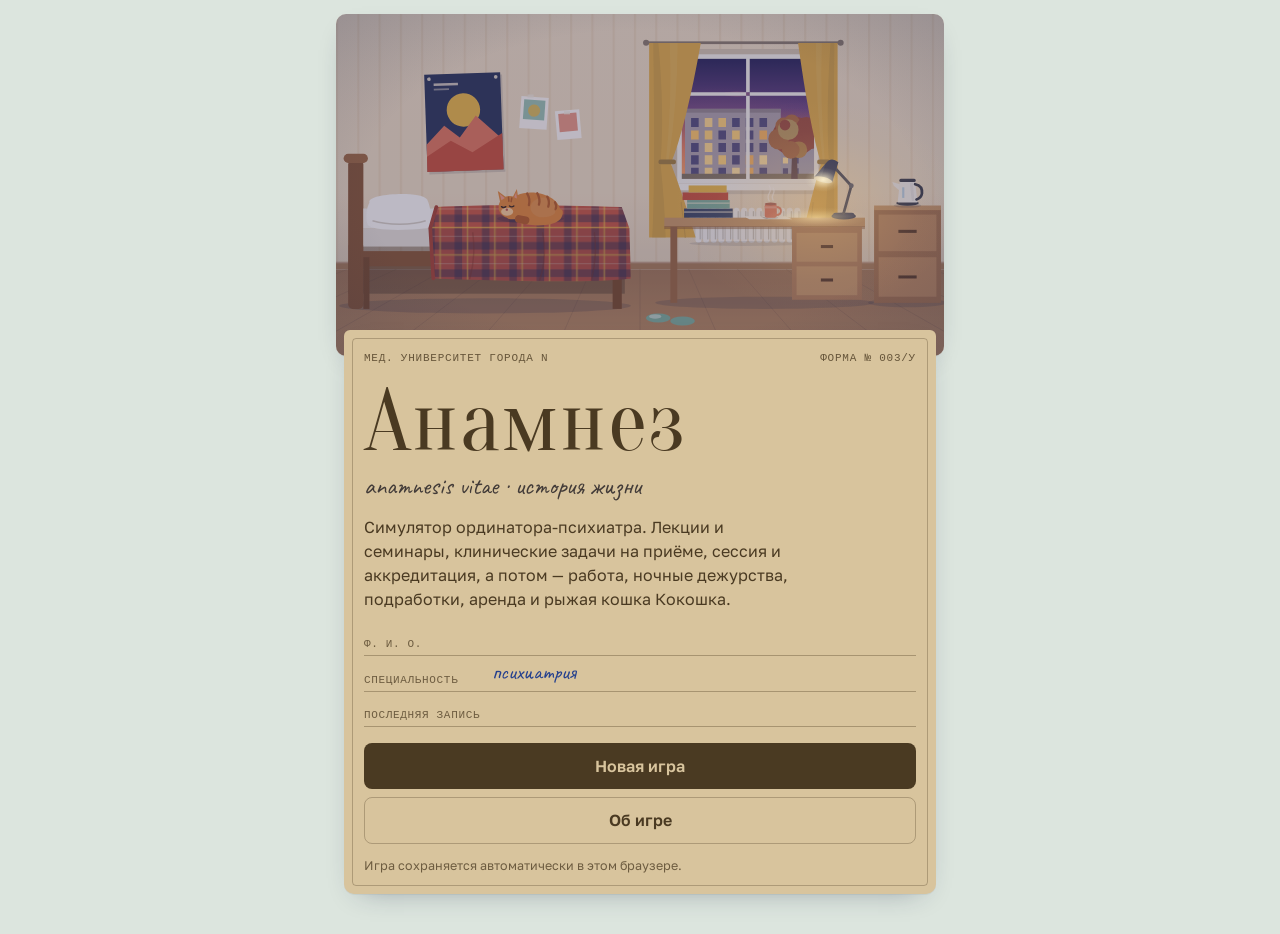
==== index.html @ 41188c47 "Набор помощников для дополнительных файлов сцен Co-Authored-By: Claude Opus 5.5 <noreply@anthropic.c" ====
<!doctype html>
<html lang="ru">
<head>
<meta charset="utf-8">
<meta name="viewport" content="width=device-width,initial-scale=1,viewport-fit=cover">
<title>Анамнез</title>
<meta name="claude:viewport-fit-sides" content="cover">
<meta name="description" content="Текстовая RPG о жизни ординатора-психиатра: лекции, клинические задачи, сессия, работа и подработки.">
<link rel="preconnect" href="https://fonts.googleapis.com">
<link rel="preconnect" href="https://fonts.gstatic.com" crossorigin>
<link rel="stylesheet" href="https://fonts.googleapis.com/css2?family=Caveat:wght@500;700&family=Golos+Text:wght@400;500;600;700&family=Oranienbaum&family=PT+Mono&display=swap">
<link rel="stylesheet" href="css/style.css">
</head>
<body>
<div id="app"><p style="padding:24px;font-family:sans-serif">Загрузка «Анамнеза»…</p></div>
<noscript><p style="padding:24px">Для игры нужен JavaScript.</p></noscript>
<!-- build:scripts -->
<script src="js/core/util.js"></script>
<script src="js/core/calendar.js"></script>
<script src="js/core/storage.js"></script>
<script src="js/data/world.js"></script>
<script src="js/data/glossary.js"></script>
<script src="js/data/schedule.js"></script>
<script src="js/data/lectures-1.js"></script>
<script src="js/data/lectures-2.js"></script>
<script src="js/data/cases-0.js"></script>
<script src="js/data/cases-1.js"></script>
<script src="js/data/cases-2.js"></script>
<script src="js/data/cases-3.js"></script>
<script src="js/data/cases-4.js"></script>
<script src="js/data/minis-1.js"></script>
<script src="js/data/minis-2.js"></script>
<script src="js/data/commission.js"></script>
<script src="js/data/endings.js"></script>
<script src="js/data/extra-test.js"></script>
<script src="js/game/engine.js"></script>
<script src="js/game/actions.js"></script>
<script src="js/game/activities.js"></script>
<script src="js/data/stories.js"></script>
<script src="js/data/events.js"></script>
<script src="js/art/scenes.js"></script>
<script src="js/art/scenes-a.js"></script>
<script src="js/art/scenes-b.js"></script>
<script src="js/art/scenes-c.js"></script>
<script src="js/art/portraits.js"></script>
<script src="js/art/icons.js"></script>
<script src="js/ui/core.js"></script>
<script src="js/ui/screens.js"></script>
<script src="js/ui/activity.js"></script>
<script src="js/main.js"></script>
<!-- /build:scripts -->
</body>
</html>
---- css/style.css ----
/* Layout: одна колонка-планшет: шапка-показатели, «фото» сцены, запись в карте, строки выбора — как графы медицинского бланка */
:root {
  --bg: #dce5de;
  --paper: #f8f9f4;
  --paper-2: #eef2ec;
  --ink: #1e2944;
  --ink-2: #4a5872;
  --ink-3: #7b879a;
  --rule: #c6d2cb;
  --pen: #24408e;
  --stamp: #5b3fa8;
  --alarm: #bd3a2c;
  --ok: #2b7a4b;
  --warn: #9a6410;
  --lamp: #d7951c;
  --wall: #8db7a5;
  --kraft: #d8c49d;
  --kraft-ink: #4a3a22;
  --hl: rgba(215, 149, 28, 0.16);
  --shadow: 0 1px 0 rgba(30, 41, 68, 0.05), 0 10px 28px -16px rgba(30, 41, 68, 0.45);
  --f-display: 'Oranienbaum', 'PT Serif', Georgia, 'Times New Roman', serif;
  --f-text: 'Golos Text', 'PT Sans', 'Segoe UI', Roboto, system-ui, sans-serif;
  --f-mono: 'PT Mono', 'Courier New', ui-monospace, monospace;
  --f-hand: 'Caveat', 'Segoe Print', 'Bradley Hand', cursive;
  --r: 10px;
}
@media (prefers-color-scheme: dark) {
  :root:not([data-theme='light']) {
    --bg: #0d1513;
    --paper: #16201d;
    --paper-2: #1c2825;
    --ink: #e2e9e3;
    --ink-2: #a8b8b1;
    --ink-3: #7a8b85;
    --rule: #2c3c37;
    --pen: #9db6ff;
    --stamp: #ab98f6;
    --alarm: #ff7466;
    --ok: #63c98f;
    --warn: #e7a84c;
    --lamp: #f2c14e;
    --wall: #4e7f6e;
    --kraft: #3a3124;
    --kraft-ink: #ecdcb8;
    --hl: rgba(242, 193, 78, 0.14);
    --shadow: 0 1px 0 rgba(0, 0, 0, 0.3), 0 12px 30px -16px rgba(0, 0, 0, 0.8);
    color-scheme: dark;
  }
}
:root[data-theme='dark'] {
  --bg: #0d1513;
  --paper: #16201d;
  --paper-2: #1c2825;
  --ink: #e2e9e3;
  --ink-2: #a8b8b1;
  --ink-3: #7a8b85;
  --rule: #2c3c37;
  --pen: #9db6ff;
  --stamp: #ab98f6;
  --alarm: #ff7466;
  --ok: #63c98f;
  --warn: #e7a84c;
  --lamp: #f2c14e;
  --wall: #4e7f6e;
  --kraft: #3a3124;
  --kraft-ink: #ecdcb8;
  --hl: rgba(242, 193, 78, 0.14);
  --shadow: 0 1px 0 rgba(0, 0, 0, 0.3), 0 12px 30px -16px rgba(0, 0, 0, 0.8);
  color-scheme: dark;
}

*,
*::before,
*::after {
  box-sizing: border-box;
}
html,
body {
  min-height: 100%;
}
body {
  margin: 0;
  background: var(--bg);
  color: var(--ink);
  font-family: var(--f-text);
  font-size: 16px;
  line-height: 1.55;
  -webkit-font-smoothing: antialiased;
  text-rendering: optimizeLegibility;
}
body.big-text {
  font-size: 18px;
}
body::before {
  content: '';
  position: fixed;
  inset: 0 0 auto;
  height: env(safe-area-inset-top, 0px);
  z-index: 40;
  background: var(--paper);
}
button {
  font: inherit;
  color: inherit;
}
input,
textarea {
  font: inherit;
  color: var(--ink);
  background: var(--paper);
  border: 1px solid var(--rule);
  border-radius: 8px;
  padding: 10px 12px;
  width: 100%;
}
input:focus-visible,
textarea:focus-visible,
button:focus-visible,
summary:focus-visible {
  outline: 2px solid var(--stamp);
  outline-offset: 2px;
}
a {
  color: var(--pen);
}
.ico {
  width: 22px;
  height: 22px;
  flex: none;
}
.wrap {
  max-width: 640px;
  margin: 0 auto;
  padding-left: max(16px, env(safe-area-inset-left, 0px));
  padding-right: max(16px, env(safe-area-inset-right, 0px));
}
main.wrap {
  padding-block: 12px calc(96px + env(safe-area-inset-bottom, 0px));
}
.dim {
  color: var(--ink-3);
}
.small {
  font-size: 0.86em;
}
.mono {
  font-family: var(--f-mono);
}
.hand {
  font-family: var(--f-hand);
  color: var(--pen);
  font-size: 1.35em;
  line-height: 1.1;
}
.eyebrow {
  display: block;
  font-family: var(--f-mono);
  font-size: 11.5px;
  letter-spacing: 0.08em;
  text-transform: uppercase;
  color: var(--ink-3);
}
.display {
  font-family: var(--f-display);
  font-weight: 400;
  font-size: clamp(30px, 8vw, 40px);
  line-height: 1.05;
  letter-spacing: 0.01em;
  margin: 0.1em 0 0.25em;
  text-wrap: balance;
}
.page-h {
  margin-top: 8px;
}
.h2 {
  font-family: var(--f-mono);
  font-size: 13px;
  font-weight: 400;
  letter-spacing: 0.08em;
  text-transform: uppercase;
  color: var(--ink-2);
  margin: 0 0 10px;
}

/* ---------- Шапка ---------- */
.hud {
  position: sticky;
  top: env(safe-area-inset-top, 0px);
  z-index: 30;
  background: var(--paper);
  border-bottom: 1px solid var(--rule);
}
.hud .wrap {
  padding-block: 8px 9px;
  display: grid;
  gap: 6px;
}
.hud-top {
  display: flex;
  align-items: baseline;
  gap: 10px;
  font-family: var(--f-mono);
  font-size: 13.5px;
  white-space: nowrap;
}
.hud-date {
  color: var(--ink);
}
.hud-slot {
  color: var(--ink-2);
}
.hud-money {
  margin-left: auto;
  font-size: 15px;
  font-variant-numeric: tabular-nums;
  color: var(--ink);
}
.hud-money.neg {
  color: var(--alarm);
}
.bars {
  display: grid;
  grid-template-columns: repeat(3, minmax(0, 1fr));
  gap: 12px;
}
.bar-head {
  display: flex;
  justify-content: space-between;
  font-size: 10.5px;
  letter-spacing: 0.07em;
  text-transform: uppercase;
  color: var(--ink-3);
  font-family: var(--f-mono);
}
.bar-head b {
  font-weight: 400;
  color: var(--ink-2);
  font-variant-numeric: tabular-nums;
}
.bar-track {
  height: 5px;
  border-radius: 3px;
  background: var(--paper-2);
  box-shadow: inset 0 0 0 1px var(--rule);
  overflow: hidden;
  margin-top: 2px;
}
.bar-fill {
  height: 100%;
  border-radius: 3px;
  background: var(--lamp);
  transition: width 0.45s ease;
}
.bar.stress .bar-fill {
  background: var(--stamp);
}
.bar.health .bar-fill {
  background: var(--ok);
}
.bar.low .bar-fill {
  background: var(--alarm);
}
.bar.low .bar-head b {
  color: var(--alarm);
}
.hud-badges {
  display: flex;
  gap: 6px;
  flex-wrap: wrap;
}
.badge {
  font-family: var(--f-mono);
  font-size: 11px;
  text-transform: uppercase;
  letter-spacing: 0.06em;
  border: 1px solid var(--rule);
  border-radius: 3px;
  padding: 0 6px;
  color: var(--ink-2);
}
.badge.alarm {
  color: var(--alarm);
  border-color: currentColor;
}
.badge.warn {
  color: var(--warn);
  border-color: currentColor;
}

/* ---------- Нижнее меню ---------- */
.tabbar {
  position: fixed;
  left: 0;
  right: 0;
  bottom: 0;
  z-index: 30;
  background: var(--paper);
  border-top: 1px solid var(--rule);
  padding-bottom: env(safe-area-inset-bottom, 0px);
}
.tabbar .wrap {
  display: grid;
  grid-template-columns: repeat(4, minmax(0, 1fr));
}
.tabbar button {
  background: none;
  border: 0;
  padding: 8px 0 9px;
  display: grid;
  justify-items: center;
  gap: 2px;
  font-size: 11.5px;
  color: var(--ink-3);
  cursor: pointer;
}
.tabbar button[aria-current='page'] {
  color: var(--ink);
}
.tabbar button[aria-current='page'] .ico {
  color: var(--stamp);
}

/* ---------- Сцена ---------- */
.scene {
  position: relative;
  margin: 0;
  border-radius: var(--r);
  overflow: hidden;
  aspect-ratio: 16 / 9;
  max-width: 100%;
  background: var(--paper-2);
  box-shadow: var(--shadow);
}
.scene svg {
  display: block;
  width: 100%;
  height: 100%;
}
.scene-tag {
  position: absolute;
  left: 10px;
  bottom: 10px;
  max-width: calc(100% - 20px);
  font-family: var(--f-mono);
  font-size: 11px;
  letter-spacing: 0.08em;
  text-transform: uppercase;
  background: var(--paper);
  color: var(--ink);
  padding: 3px 8px;
  border-radius: 3px;
  box-shadow: 0 1px 3px rgba(0, 0, 0, 0.25);
  white-space: nowrap;
  overflow: hidden;
  text-overflow: ellipsis;
}

/* ---------- Текст повествования ---------- */
.story {
  margin-top: 16px;
  font-size: 1.03em;
  line-height: 1.62;
}
.story p {
  margin: 0 0 0.75em;
}
.story ul,
.prose ul {
  margin: 0 0 0.8em;
  padding-left: 1.2em;
}
.story li,
.prose li {
  margin: 0.2em 0;
}
.story strong {
  font-weight: 600;
}
.prose p {
  margin: 0 0 0.8em;
}
.delta {
  display: flex;
  flex-wrap: wrap;
  gap: 6px;
  margin-top: 6px;
}
.chip {
  display: inline-block;
  font-family: var(--f-mono);
  font-size: 12px;
  line-height: 1.5;
  padding: 1px 7px;
  border-radius: 3px;
  background: var(--paper-2);
  color: var(--ink-2);
  border: 1px solid var(--rule);
  white-space: nowrap;
}
.chip.pos {
  color: var(--ok);
}
.chip.neg {
  color: var(--alarm);
}
.chip.warn {
  color: var(--warn);
  border-color: currentColor;
}
.chip.off {
  color: var(--ink-3);
  white-space: normal;
}
.earlier {
  margin-top: 6px;
  border-top: 1px dashed var(--rule);
  padding-top: 8px;
  font-size: 0.92em;
  color: var(--ink-2);
}
.earlier summary {
  cursor: pointer;
  font-family: var(--f-mono);
  font-size: 12px;
  text-transform: uppercase;
  letter-spacing: 0.06em;
  color: var(--ink-3);
}
.earlier-item {
  margin-top: 10px;
}
.earlier-item p {
  margin: 0 0 0.4em;
}
.note {
  font-size: 0.93em;
  color: var(--ink-2);
  border-left: 3px solid var(--rule);
  padding: 4px 0 4px 10px;
  margin: 10px 0;
}
.note.warn {
  border-color: var(--warn);
  color: var(--warn);
}
.note.bad {
  border-color: var(--alarm);
  color: var(--alarm);
}
.empty {
  color: var(--ink-3);
  padding: 14px;
  margin: 0;
}

/* ---------- Места и действия (папка с вкладками) ---------- */
.tabs {
  display: flex;
  gap: 3px;
  margin-top: 20px;
  padding-left: 4px;
  overflow-x: auto;
  scrollbar-width: none;
}
.tabs::-webkit-scrollbar {
  display: none;
}
.tab {
  flex: 1 0 auto;
  text-align: center;
  border: 1px solid var(--rule);
  border-bottom: 0;
  background: var(--paper-2);
  color: var(--ink-2);
  border-radius: 8px 8px 0 0;
  padding: 8px 9px 7px;
  font-size: 14px;
  cursor: pointer;
  position: relative;
  top: 1px;
}
.tab[aria-selected='true'] {
  background: var(--paper);
  color: var(--ink);
  font-weight: 600;
  z-index: 1;
}
.folder {
  background: var(--paper);
  border: 1px solid var(--rule);
  border-radius: 0 var(--r) var(--r) var(--r);
  box-shadow: var(--shadow);
  overflow: hidden;
}
.folder.pad {
  padding: 14px;
}
.act {
  display: grid;
  grid-template-columns: 20px minmax(0, 1fr) auto;
  gap: 2px 12px;
  align-items: start;
  width: 100%;
  text-align: left;
  background: none;
  border: 0;
  border-top: 1px solid var(--rule);
  padding: 13px 14px;
  cursor: pointer;
}
.act:first-child {
  border-top: 0;
}
.act:hover:not(.off) {
  background: var(--hl);
}
.act-box {
  width: 16px;
  height: 16px;
  border: 1.5px solid var(--ink-2);
  border-radius: 2px;
  margin-top: 3px;
}
.act.primary .act-box {
  background: var(--lamp);
  border-color: var(--lamp);
  box-shadow: inset 0 0 0 3px var(--paper);
}
.act-main {
  display: grid;
  gap: 2px;
  min-width: 0;
}
.act-title {
  font-weight: 600;
  line-height: 1.3;
}
.act-sub {
  color: var(--ink-2);
  font-size: 14px;
  line-height: 1.4;
}
.act-chips {
  display: flex;
  flex-wrap: wrap;
  gap: 5px;
  margin-top: 5px;
}
.act-when {
  font-family: var(--f-mono);
  font-size: 11.5px;
  color: var(--ink-3);
  margin-top: 3px;
  white-space: nowrap;
}
.act.off {
  cursor: default;
}
.act.off .act-title,
.act.off .act-sub {
  color: var(--ink-3);
}
.act.off .act-box {
  border-style: dashed;
  border-color: var(--ink-3);
}
.dream-line {
  margin-top: 18px;
  display: grid;
  gap: 5px;
  font-size: 13px;
}
.mini-track {
  height: 6px;
  border-radius: 3px;
  background: var(--paper-2);
  box-shadow: inset 0 0 0 1px var(--rule);
  overflow: hidden;
}
.mini-track > div {
  height: 100%;
  background: var(--stamp);
  border-radius: 3px;
}
.mini-track.big {
  height: 9px;
  margin: 8px 0 4px;
}

/* ---------- Кнопки ---------- */
.btn {
  display: inline-flex;
  align-items: center;
  justify-content: center;
  gap: 8px;
  min-height: 46px;
  padding: 10px 18px;
  border-radius: 8px;
  border: 1px solid var(--rule);
  background: var(--paper);
  color: var(--ink);
  font-weight: 600;
  cursor: pointer;
  text-align: center;
}
.btn:hover {
  border-color: var(--ink-3);
}
.btn.primary {
  background: var(--ink);
  border-color: var(--ink);
  color: var(--paper);
}
.btn.primary:hover {
  opacity: 0.92;
}
.btn.ghost {
  background: transparent;
}
.btn.danger {
  color: var(--alarm);
  border-color: currentColor;
}
.btn.wide {
  width: 100%;
}
.btn.small {
  min-height: 36px;
  padding: 6px 12px;
  font-size: 14px;
}
.btn[aria-disabled='true'] {
  opacity: 0.45;
  cursor: not-allowed;
}
.row-btns {
  display: flex;
  flex-wrap: wrap;
  gap: 8px;
  margin-top: 10px;
}
.row-btns.spread {
  justify-content: space-between;
}
.next-row {
  margin-top: 18px;
  display: flex;
}
.next-row.col {
  flex-direction: column;
  gap: 8px;
}
.link {
  background: none;
  border: 0;
  padding: 0;
  color: var(--pen);
  text-decoration: underline;
  cursor: pointer;
  font-size: 14px;
}

/* ---------- Варианты ответа ---------- */
.opts {
  display: grid;
  gap: 8px;
}
.opt {
  display: flex;
  align-items: flex-start;
  gap: 12px;
  width: 100%;
  text-align: left;
  background: var(--paper);
  border: 1px solid var(--rule);
  border-radius: 8px;
  padding: 11px 12px;
  cursor: pointer;
  line-height: 1.4;
}
.opt:hover:not([aria-disabled='true']) {
  border-color: var(--ink-3);
}
.opt-box {
  flex: none;
  width: 18px;
  height: 18px;
  border: 1.5px solid var(--ink-2);
  border-radius: 3px;
  margin-top: 1px;
  position: relative;
}
.opt-box.radio {
  border-radius: 50%;
}
.opt[aria-pressed='true'] {
  border-color: var(--stamp);
  box-shadow: inset 0 0 0 1px var(--stamp);
  background: var(--hl);
}
.opt[aria-pressed='true'] .opt-box {
  border-color: var(--stamp);
  background: var(--stamp);
  box-shadow: inset 0 0 0 3px var(--paper);
}
.opt-main {
  display: grid;
  gap: 3px;
  min-width: 0;
}
.opt-sub {
  color: var(--ink-2);
  font-size: 0.9em;
}
.opt.correct {
  border-color: var(--ok);
  box-shadow: inset 3px 0 0 var(--ok);
}
.opt.correct .opt-box {
  border-color: var(--ok);
  background: var(--ok);
}
.opt.wrong {
  border-color: var(--alarm);
  box-shadow: inset 3px 0 0 var(--alarm);
}
.opt.wrong .opt-box {
  border-color: var(--alarm);
}
.opt.dim {
  opacity: 0.55;
}
.opt[aria-disabled='true'] {
  cursor: default;
}
.opt.hinted {
  border-style: dashed;
  border-color: var(--lamp);
}
.opt.struck .opt-t {
  text-decoration: line-through;
  text-decoration-color: var(--ink-3);
  color: var(--ink-3);
}
.hint-tag {
  font-family: var(--f-hand);
  font-size: 1.12em;
  color: var(--warn);
  line-height: 1.1;
}
.hint-tag.warn {
  color: var(--alarm);
}
.opt-wrap {
  display: flex;
  gap: 6px;
  align-items: stretch;
}
.opt-wrap .opt {
  flex: 1;
}
.info-btn {
  flex: none;
  width: 42px;
  border: 1px solid var(--rule);
  border-radius: 8px;
  background: var(--paper-2);
  color: var(--ink-2);
  display: grid;
  place-items: center;
  cursor: pointer;
}
.info-btn[aria-expanded='true'] {
  color: var(--stamp);
  border-color: var(--stamp);
}
.choices {
  display: grid;
  gap: 8px;
  margin-top: 6px;
}
.feedback {
  margin-top: 12px;
  padding: 10px 12px;
  border-radius: 8px;
  background: var(--paper-2);
  border-left: 3px solid var(--rule);
  font-size: 0.95em;
}
.feedback.ok {
  border-color: var(--ok);
}
.feedback.bad {
  border-color: var(--alarm);
}
.outcome {
  margin-top: 6px;
  padding: 14px;
  background: var(--paper);
  border: 1px solid var(--rule);
  border-radius: var(--r);
}
.outcome p {
  margin: 0 0 0.7em;
}
.chosen {
  margin: 0 0 6px;
}

/* ---------- Оверлеи ---------- */
.sheet-back {
  position: fixed;
  inset: 0;
  z-index: 50;
  background: rgba(10, 16, 20, 0.45);
}
.sheet {
  position: fixed;
  z-index: 51;
  left: 50%;
  transform: translateX(-50%);
  bottom: 0;
  width: min(640px, 100%);
  max-height: 82vh;
  overflow-y: auto;
  background: var(--paper);
  border-radius: 14px 14px 0 0;
  box-shadow: 0 -10px 40px rgba(0, 0, 0, 0.3);
  padding: 14px max(16px, env(safe-area-inset-left, 0px)) calc(16px + env(safe-area-inset-bottom, 0px)) max(16px, env(safe-area-inset-right, 0px));
}
.sheet-head {
  display: flex;
  align-items: center;
  justify-content: space-between;
  gap: 10px;
  margin-bottom: 10px;
}
.sheet .x {
  background: none;
  border: 0;
  cursor: pointer;
  color: var(--ink-2);
  padding: 6px;
}
.sheet-list {
  display: grid;
  gap: 8px;
}
.sheet.confirm p {
  color: var(--ink-2);
}
.toast {
  position: fixed;
  z-index: 60;
  left: 50%;
  transform: translateX(-50%);
  bottom: calc(80px + env(safe-area-inset-bottom, 0px));
  width: min(560px, calc(100% - 32px));
  background: var(--ink);
  color: var(--paper);
  padding: 10px 14px;
  border-radius: 8px;
  box-shadow: 0 8px 24px rgba(0, 0, 0, 0.3);
  font-size: 14.5px;
  animation: toast 0.25s ease both;
}
@keyframes toast {
  from {
    opacity: 0;
    transform: translate(-50%, 8px);
  }
}

/* ---------- Титул ---------- */
.title-screen .wrap {
  padding-block: 14px 40px;
}
.cover-art {
  aspect-ratio: 16 / 10;
}
.cover {
  position: relative;
  margin-top: -26px;
  margin-inline: 8px;
  background: var(--kraft);
  color: var(--kraft-ink);
  border-radius: 6px 6px 10px 10px;
  padding: 20px 20px 18px;
  box-shadow: var(--shadow);
}
.cover::before {
  content: '';
  position: absolute;
  inset: 8px;
  border: 1px solid color-mix(in srgb, var(--kraft-ink) 30%, transparent);
  border-radius: 4px;
  pointer-events: none;
}
.cover-top {
  display: flex;
  justify-content: space-between;
  gap: 10px;
  flex-wrap: wrap;
  font-family: var(--f-mono);
  font-size: 11px;
  letter-spacing: 0.07em;
  text-transform: uppercase;
  opacity: 0.8;
}
.cover-title {
  font-family: var(--f-display);
  font-weight: 400;
  font-size: clamp(56px, 17vw, 88px);
  line-height: 0.95;
  letter-spacing: 0.02em;
  margin: 14px 0 0;
}
.cover-latin {
  font-family: var(--f-hand);
  font-size: 25px;
  margin: 2px 0 10px;
  color: color-mix(in srgb, var(--kraft-ink) 80%, var(--pen));
}
.cover-pitch {
  margin: 0 0 14px;
  max-width: 44ch;
  line-height: 1.5;
}
.cover-fields {
  display: grid;
  gap: 4px;
  margin: 0 0 16px;
}
.cover-fields div {
  display: grid;
  grid-template-columns: 120px minmax(0, 1fr);
  align-items: end;
  gap: 8px;
  border-bottom: 1px solid color-mix(in srgb, var(--kraft-ink) 35%, transparent);
  padding-bottom: 2px;
}
.cover-fields dt {
  font-family: var(--f-mono);
  font-size: 11px;
  text-transform: uppercase;
  letter-spacing: 0.06em;
  opacity: 0.75;
}
.cover-fields dd {
  margin: 0;
  min-height: 1.3em;
}
.cover-btns {
  display: grid;
  gap: 8px;
}
.cover .btn {
  background: color-mix(in srgb, var(--kraft) 70%, #fff);
  border-color: color-mix(in srgb, var(--kraft-ink) 30%, transparent);
  color: var(--kraft-ink);
}
.cover .btn.primary {
  background: var(--kraft-ink);
  color: var(--kraft);
}
.cover .btn.ghost {
  background: transparent;
}
.cover-note {
  font-size: 12.5px;
  margin: 12px 0 0;
  opacity: 0.75;
}

/* ---------- Создание персонажа ---------- */
.create-head {
  margin: 8px 0 4px;
}
.create-portrait {
  width: 96px;
  margin: 4px 0 10px;
}
.create-portrait svg,
.id-photo svg,
.pt-photo svg,
.npc svg {
  display: block;
  width: 100%;
  height: auto;
  border-radius: 10px;
}
.field {
  display: grid;
  gap: 6px;
  margin: 16px 0 0;
}
.label {
  font-family: var(--f-mono);
  font-size: 12px;
  letter-spacing: 0.07em;
  text-transform: uppercase;
  color: var(--ink-2);
}
.seg {
  display: inline-flex;
  border: 1px solid var(--rule);
  border-radius: 8px;
  overflow: hidden;
  width: max-content;
}
.seg button {
  border: 0;
  background: var(--paper);
  padding: 9px 20px;
  cursor: pointer;
}
.seg button[aria-pressed='true'] {
  background: var(--ink);
  color: var(--paper);
}
.pick-grid {
  display: grid;
  grid-template-columns: repeat(auto-fit, minmax(240px, 1fr));
  gap: 8px;
}
.pick-card {
  display: grid;
  gap: 4px;
  text-align: left;
  background: var(--paper);
  border: 1px solid var(--rule);
  border-radius: var(--r);
  padding: 12px 14px;
  cursor: pointer;
}
.pick-card[aria-pressed='true'] {
  border-color: var(--stamp);
  box-shadow: inset 0 0 0 1px var(--stamp);
  background: var(--hl);
}
.pick-t {
  font-weight: 600;
}
.pick-d {
  color: var(--ink-2);
  font-size: 14px;
}
.pick-p {
  font-family: var(--f-hand);
  color: var(--pen);
  font-size: 18px;
  line-height: 1.15;
}
.create-btns {
  display: grid;
  gap: 8px;
  margin-top: 22px;
}

/* ---------- Карточки и таблицы ---------- */
.card {
  background: var(--paper);
  border: 1px solid var(--rule);
  border-radius: var(--r);
  padding: 14px;
  margin-top: 12px;
}
.stats {
  display: grid;
  grid-template-columns: repeat(auto-fit, minmax(150px, 1fr));
  gap: 10px 16px;
}
.stat {
  display: grid;
  gap: 1px;
  border-bottom: 1px dotted var(--rule);
  padding-bottom: 6px;
  min-width: 0;
}
.stat span {
  font-size: 12.5px;
  color: var(--ink-3);
}
.stat b {
  font-weight: 600;
  font-variant-numeric: tabular-nums;
  overflow-wrap: anywhere;
}
.id-card {
  display: grid;
  grid-template-columns: 96px minmax(0, 1fr);
  gap: 14px;
  align-items: center;
  margin-top: 6px;
}
.id-main .display {
  margin: 0;
}
.id-main p {
  margin: 2px 0 0;
}
.kbars {
  display: grid;
  gap: 10px;
}
.kbar-head {
  display: flex;
  justify-content: space-between;
  font-size: 14px;
}
.kbar-head b {
  font-variant-numeric: tabular-nums;
}
.kbar .mini-track > div {
  background: var(--wall);
}
.klvl {
  font-family: var(--f-hand);
  color: var(--warn);
  font-size: 16px;
}
.table-wrap {
  overflow-x: auto;
}
table {
  width: 100%;
  border-collapse: collapse;
  font-size: 14.5px;
}
th,
td {
  text-align: left;
  padding: 7px 6px;
  border-bottom: 1px solid var(--rule);
  vertical-align: bottom;
}
th {
  font-family: var(--f-mono);
  font-size: 11.5px;
  text-transform: uppercase;
  letter-spacing: 0.05em;
  color: var(--ink-3);
  font-weight: 400;
}
td.grade,
td.sign {
  font-size: 22px;
}
.achs {
  list-style: none;
  margin: 0;
  padding: 0;
  display: grid;
  grid-template-columns: repeat(auto-fit, minmax(180px, 1fr));
  gap: 8px;
}
.ach {
  display: grid;
  gap: 2px;
  padding: 10px;
  border: 1px dashed var(--rule);
  border-radius: 8px;
  color: var(--ink-3);
  font-size: 13.5px;
}
.ach b {
  font-weight: 600;
}
.ach.got {
  border-style: solid;
  border-color: var(--stamp);
  color: var(--ink);
}
.ach.got b {
  color: var(--stamp);
}

/* ---------- Справочник ---------- */
.note.locked {
  border: 0;
  padding: 10px 0;
  border-bottom: 1px solid var(--rule);
  margin: 0;
  color: var(--ink-3);
}
details.note {
  border: 0;
  border-bottom: 1px solid var(--rule);
  margin: 0;
  padding: 10px 0;
  color: var(--ink);
}
details.note summary {
  cursor: pointer;
  font-weight: 600;
}
.note-slide {
  margin: 12px 0 0 2px;
  font-size: 15px;
}
.note-slide h3 {
  margin: 0 0 4px;
  font-size: 15px;
}
.note-slide p {
  margin: 0 0 0.6em;
}
.gloss {
  margin: 12px 0 0;
  display: grid;
  gap: 12px;
}
.gloss dt {
  font-weight: 600;
}
.gloss dd {
  margin: 2px 0 0;
  color: var(--ink-2);
  font-size: 15px;
}
.pt-row {
  border-bottom: 1px solid var(--rule);
}
.pt-head {
  display: flex;
  justify-content: space-between;
  gap: 10px;
  align-items: center;
  width: 100%;
  text-align: left;
  background: none;
  border: 0;
  padding: 10px 0;
  cursor: pointer;
}
.score-pill {
  font-family: var(--f-mono);
  min-width: 42px;
  text-align: center;
  padding: 2px 6px;
  border-radius: 4px;
  border: 1.5px solid currentColor;
}
.score-pill.s5 {
  color: var(--ok);
}
.score-pill.s4 {
  color: var(--pen);
}
.score-pill.s3 {
  color: var(--warn);
}
.score-pill.s2 {
  color: var(--alarm);
}
.pt-body {
  padding: 0 0 12px;
  font-size: 15px;
}
.log-item {
  border-bottom: 1px solid var(--rule);
  padding: 10px 0;
}
.log-item p {
  margin: 4px 0;
}

/* ---------- Активности ---------- */
.story-npc {
  display: flex;
  margin-top: -36px;
  padding-left: 12px;
  position: relative;
}
.npc {
  display: flex;
  align-items: flex-end;
  gap: 10px;
}
.npc svg {
  width: 74px;
  border: 3px solid var(--paper);
  box-shadow: var(--shadow);
}
.npc-cap {
  display: grid;
  line-height: 1.25;
  padding-bottom: 4px;
}
.npc-cap span {
  font-size: 12.5px;
  color: var(--ink-3);
}
.npc.small svg {
  width: 52px;
}
.act-head {
  margin: 4px 0 12px;
}
.act-head .display {
  margin-bottom: 6px;
}
.lecturer {
  margin-top: 6px;
}
.slide {
  position: relative;
  margin-top: 14px;
  background: var(--paper);
  border: 1px solid var(--rule);
  border-radius: var(--r);
  padding: 18px 16px 14px;
  box-shadow: var(--shadow);
}
.slide h2 {
  font-size: 1.18em;
  margin: 0 0 8px;
  line-height: 1.3;
  padding-right: 52px;
}
.slide p {
  margin: 0 0 0.7em;
}
.slide ul {
  padding-left: 1.2em;
  margin: 0 0 0.7em;
}
.slide-n {
  position: absolute;
  right: 14px;
  top: 16px;
  font-size: 12px;
  color: var(--ink-3);
}
.dots {
  display: flex;
  justify-content: center;
  gap: 6px;
  margin: 12px 0 0;
}
.dot {
  width: 7px;
  height: 7px;
  border-radius: 50%;
  background: var(--rule);
}
.dot.past {
  background: var(--ink-3);
}
.dot.on {
  background: var(--stamp);
  width: 18px;
  border-radius: 4px;
}
.quiz {
  margin-top: 8px;
}
.q-text {
  font-size: 1.1em;
  line-height: 1.4;
  margin: 6px 0 14px;
}
.result-card {
  margin-top: 10px;
  background: var(--paper);
  border: 1px solid var(--rule);
  border-radius: var(--r);
  padding: 18px 16px;
  box-shadow: var(--shadow);
  text-align: left;
}
.stamp {
  display: inline-grid;
  justify-items: center;
  gap: 0;
  font-family: var(--f-mono);
  font-weight: 700;
  text-transform: uppercase;
  letter-spacing: 0.1em;
  color: var(--stamp);
  border: 3px double var(--stamp);
  border-radius: 8px;
  padding: 8px 16px;
  transform: rotate(-5deg);
  margin: 6px 0 14px;
  animation: stamp 0.45s cubic-bezier(0.2, 1.4, 0.4, 1) both;
}
.stamp b {
  font-size: 30px;
  line-height: 1;
}
.stamp span {
  font-size: 12px;
}
.stamp.bad {
  color: var(--alarm);
  border-color: var(--alarm);
}
.stamp {
  max-width: calc(100% - 24px);
}
.stamp.long b {
  font-size: clamp(15px, 5vw, 22px);
  letter-spacing: 0.04em;
  overflow-wrap: anywhere;
}
@keyframes stamp {
  from {
    transform: rotate(-5deg) scale(1.7);
    opacity: 0;
  }
  to {
    transform: rotate(-5deg) scale(1);
    opacity: 1;
  }
}
@media (prefers-reduced-motion: reduce) {
  .stamp,
  .toast {
    animation: none;
  }
  .bar-fill {
    transition: none;
  }
}
.parts {
  display: grid;
  gap: 8px;
}
.part {
  display: grid;
  grid-template-columns: 78px minmax(0, 1fr) 48px;
  align-items: center;
  gap: 10px;
  font-size: 14px;
}
.part b {
  text-align: right;
  font-family: var(--f-mono);
  font-weight: 400;
}
.good,
.notes {
  margin: 14px 0 0;
  padding-left: 1.1em;
  font-size: 15px;
}
.good li {
  color: var(--ok);
}
.notes li {
  color: var(--ink-2);
  margin-bottom: 6px;
}
.notes li::marker {
  color: var(--alarm);
}

/* Медицинская карта */
.chart {
  margin-top: 12px;
  background: var(--paper);
  border: 1px solid var(--rule);
  border-radius: var(--r);
  padding: 10px 14px 12px;
  box-shadow: var(--shadow);
}
.chart-top {
  font-size: 11.5px;
  letter-spacing: 0.06em;
  text-transform: uppercase;
  color: var(--ink-3);
  border-bottom: 1px solid var(--rule);
  padding-bottom: 6px;
  margin-bottom: 10px;
}
.patient {
  display: grid;
  grid-template-columns: 78px minmax(0, 1fr);
  gap: 12px;
  align-items: center;
}
.pt-info {
  display: grid;
  gap: 2px;
  min-width: 0;
}
.pt-name {
  font-size: 1.1em;
}
.pt-title {
  font-family: var(--f-hand);
  color: var(--pen);
  font-size: 19px;
  line-height: 1.1;
}
.tracker {
  list-style: none;
  display: flex;
  flex-wrap: wrap;
  gap: 4px 14px;
  margin: 12px 0 0;
  padding: 8px 0 0;
  border-top: 1px dashed var(--rule);
  font-family: var(--f-mono);
  font-size: 11.5px;
  text-transform: uppercase;
  letter-spacing: 0.05em;
  color: var(--ink-3);
}
.tracker li.past {
  color: var(--ink-2);
}
.tracker li.past::before {
  content: '✓ ';
  color: var(--ok);
}
.tracker li.on {
  color: var(--stamp);
  font-weight: 700;
}
.tutor {
  margin: 4px 0 0;
  padding: 8px 12px;
  border-left: 3px solid var(--lamp);
  background: var(--hl);
  border-radius: 0 8px 8px 0;
}
.vignette,
.record {
  margin-top: 14px;
  background: var(--paper);
  border: 1px solid var(--rule);
  border-radius: var(--r);
  padding: 12px 14px;
  background-image: repeating-linear-gradient(to bottom, transparent 0, transparent 26px, color-mix(in srgb, var(--rule) 55%, transparent) 26px, color-mix(in srgb, var(--rule) 55%, transparent) 27px);
  background-position: 0 30px;
}
.record p,
.vignette p {
  margin: 6px 0 0;
  font-family: var(--f-mono);
  font-size: 14.5px;
  line-height: 27px;
}
.talk {
  display: grid;
  gap: 8px;
  margin: 14px 0 6px;
}
.bubble {
  max-width: 92%;
  padding: 9px 12px 10px;
  border-radius: 12px;
  border: 1px solid var(--rule);
  background: var(--paper);
  font-size: 15.5px;
  line-height: 1.45;
}
.bubble .who {
  display: block;
  font-family: var(--f-mono);
  font-size: 10.5px;
  letter-spacing: 0.07em;
  text-transform: uppercase;
  color: var(--ink-3);
  margin-bottom: 2px;
}
.bubble.pt {
  justify-self: start;
  border-bottom-left-radius: 3px;
}
.bubble.dr {
  justify-self: end;
  border-bottom-right-radius: 3px;
  background: var(--paper-2);
  color: var(--pen);
}
.bubble.soft {
  color: var(--ink-3);
  font-style: italic;
  border-style: dashed;
}
.bubble.evasive {
  color: var(--ink-3);
  border-style: dashed;
}
.talk-meta {
  display: flex;
  flex-wrap: wrap;
  justify-content: space-between;
  gap: 6px 14px;
  font-size: 14px;
  color: var(--ink-2);
  padding: 8px 0;
  border-top: 1px solid var(--rule);
  border-bottom: 1px solid var(--rule);
  margin: 10px 0 12px;
}
.rapport.ok b {
  color: var(--ok);
}
.rapport.warn b {
  color: var(--warn);
}
.rapport.bad b {
  color: var(--alarm);
}
.opt.ask {
  padding: 10px 12px;
}
.opt.repair {
  border-color: var(--lamp);
  background: var(--hl);
}
.talk-fold {
  margin-top: 12px;
  border: 1px solid var(--rule);
  border-radius: var(--r);
  padding: 8px 12px;
  background: var(--paper);
}
.talk-fold summary {
  cursor: pointer;
  font-family: var(--f-mono);
  font-size: 12px;
  text-transform: uppercase;
  letter-spacing: 0.06em;
  color: var(--ink-2);
}
.step-h {
  font-size: 1.02em;
  margin: 20px 0 10px;
  line-height: 1.35;
}
.step-h .dim {
  font-weight: 400;
  font-size: 0.86em;
}
.dx-line {
  display: grid;
  gap: 2px;
  margin: 14px 0 0;
}
.review {
  margin-top: 6px;
}
.marks {
  list-style: none;
  padding: 0;
  margin: 0;
  display: grid;
  gap: 6px;
}
.marks li {
  padding: 6px 10px 6px 28px;
  border-radius: 6px;
  background: var(--paper);
  border: 1px solid var(--rule);
  position: relative;
  font-size: 15px;
}
.marks li::before {
  position: absolute;
  left: 9px;
  top: 6px;
  font-family: var(--f-mono);
  font-weight: 700;
}
.m-ok::before {
  content: '✓';
  color: var(--ok);
}
.m-miss::before {
  content: '○';
  color: var(--warn);
}
.m-bad::before {
  content: '✗';
  color: var(--alarm);
}
.m-bad.danger {
  border-color: var(--alarm);
}
.m-def {
  display: block;
  color: var(--ink-2);
  font-size: 0.92em;
  margin-top: 2px;
}
.pearl {
  margin-top: 14px;
  padding: 12px 14px;
  border: 1px solid var(--stamp);
  border-radius: var(--r);
  background: var(--hl);
}
.pearl p {
  margin: 4px 0 0;
  font-family: var(--f-hand);
  font-size: 22px;
  line-height: 1.2;
  color: var(--pen);
}
.zachetka-line {
  display: grid;
  grid-template-columns: minmax(0, 1fr) auto auto;
  gap: 14px;
  align-items: end;
  border-bottom: 1px solid var(--rule);
  padding-bottom: 4px;
  margin-bottom: 12px;
}
.zachetka-line .hand {
  font-size: 26px;
}

/* Расчётный листок */
.payslip {
  margin-top: 6px;
  background: var(--paper);
  border: 1px solid var(--rule);
  border-radius: var(--r);
  padding: 16px 14px;
  box-shadow: var(--shadow);
}
.payslip-head {
  margin-bottom: 8px;
}
.payslip tr.sec th {
  padding-top: 14px;
}
.payslip td.num {
  text-align: right;
  font-family: var(--f-mono);
  white-space: nowrap;
  font-variant-numeric: tabular-nums;
}
.payslip td.num.pos {
  color: var(--ok);
}
.payslip td.num.neg {
  color: var(--alarm);
}
.payslip tr.total td {
  font-weight: 700;
  border-bottom: 2px solid var(--ink-3);
}

/* Магазин и работа */
.shop-list,
.jobs {
  display: grid;
  gap: 10px;
}
.shop-item {
  display: flex;
  gap: 12px;
  align-items: center;
  justify-content: space-between;
  background: var(--paper);
  border: 1px solid var(--rule);
  border-radius: var(--r);
  padding: 12px 14px;
}
.shop-main {
  display: grid;
  gap: 3px;
  min-width: 0;
  font-size: 14.5px;
}
.shop-item.owned {
  opacity: 0.7;
}
.job {
  display: grid;
  gap: 6px;
  background: var(--paper);
  border: 1px solid var(--rule);
  border-radius: var(--r);
  padding: 14px;
}
.job p {
  margin: 0;
  color: var(--ink-2);
  font-size: 14.5px;
}
.job .btn {
  justify-self: start;
}
.job.locked {
  opacity: 0.75;
}
.job .act-chips {
  margin: 0;
}

@media (min-width: 700px) {
  .scene {
    aspect-ratio: 2 / 1;
  }
  .cover-art {
    aspect-ratio: 16 / 9;
  }
}
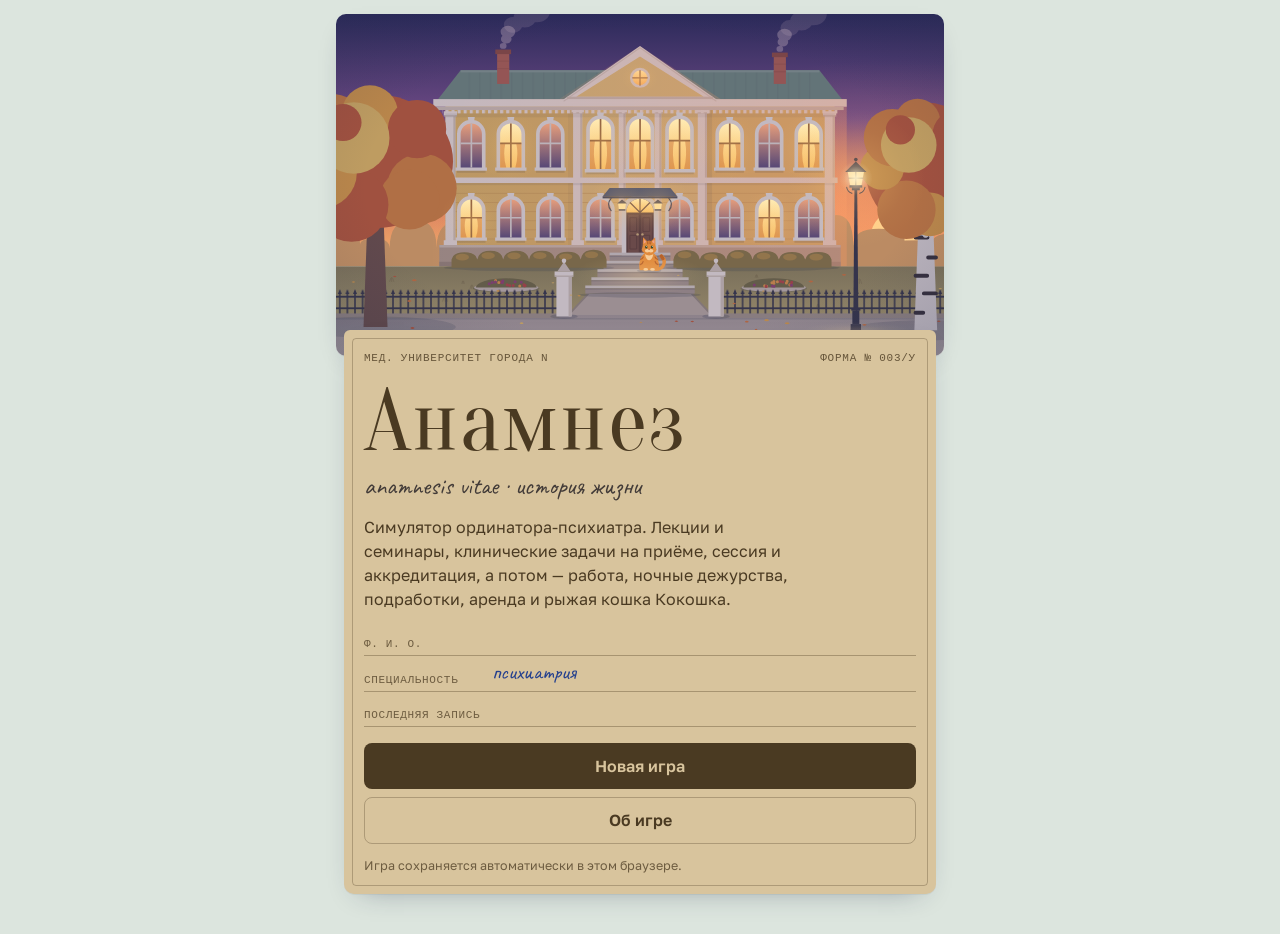
==== commit 7440d877: "Курация в отделении: модель фармакотерапии, формуляр и проверка назначений по клиническим рекомендац" ====
--- a/index.html
+++ b/index.html
@@ -33,9 +33,17 @@
 <script src="js/data/commission.js"></script>
 <script src="js/data/endings.js"></script>
 <script src="js/data/extra-test.js"></script>
+<script src="js/data/drugs-1.js"></script>
+<script src="js/data/drugs-2.js"></script>
+<script src="js/data/guidelines.js"></script>
+<script src="js/data/ward-1.js"></script>
+<script src="js/data/ward-2.js"></script>
+<script src="js/data/ward-texts.js"></script>
 <script src="js/game/engine.js"></script>
 <script src="js/game/actions.js"></script>
 <script src="js/game/activities.js"></script>
+<script src="js/game/pharma.js"></script>
+<script src="js/game/ward.js"></script>
 <script src="js/data/stories.js"></script>
 <script src="js/data/events.js"></script>
 <script src="js/art/scenes.js"></script>
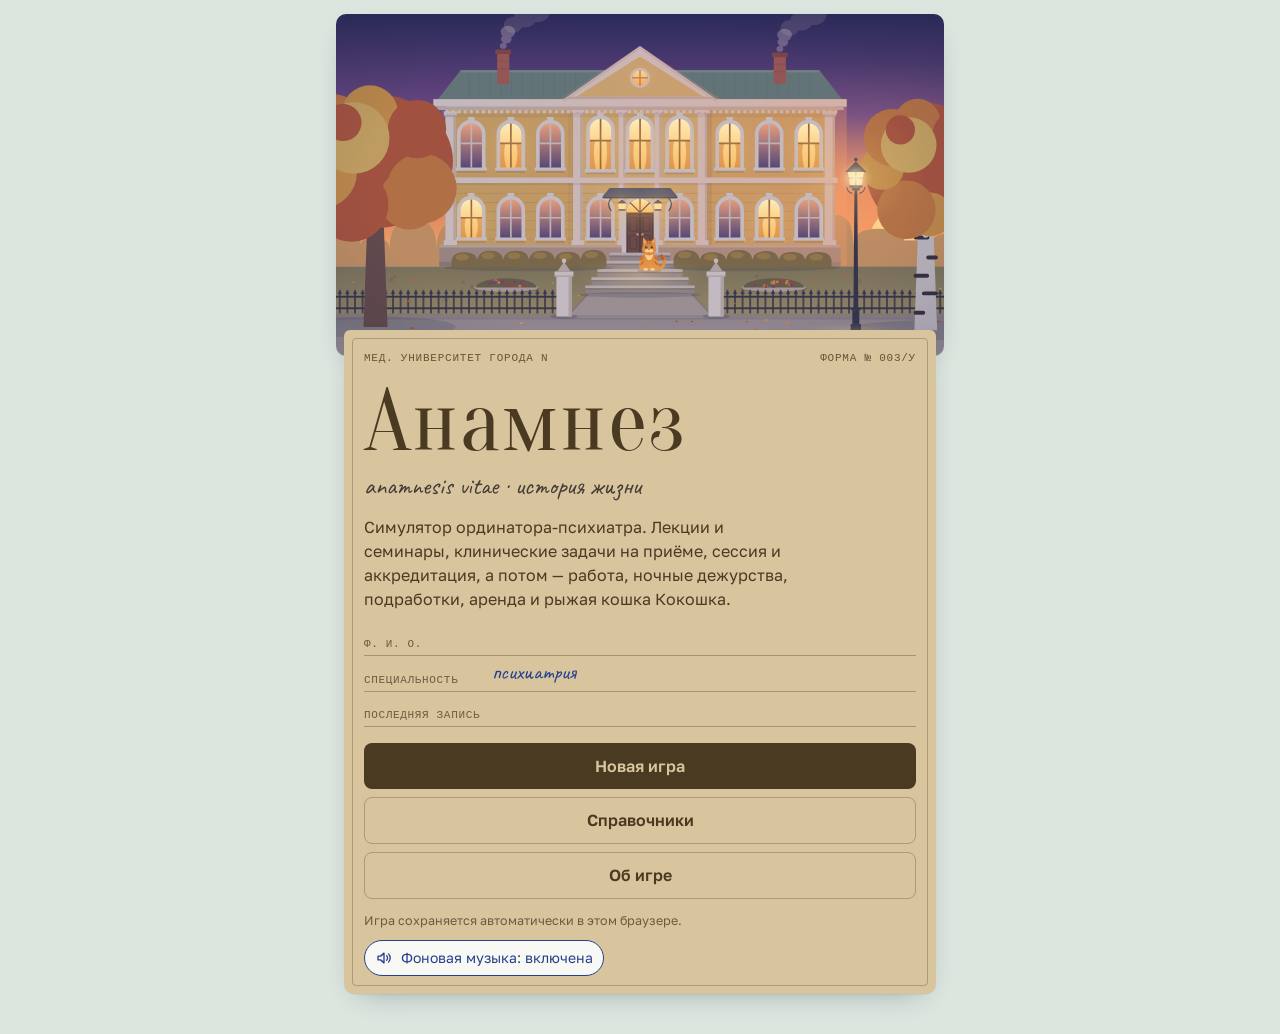
==== commit e879634f: "Фоновый эмбиент: генеративная музыка и шумы без аудиофайлов - js/core/sound.js: Web Audio — мягкие а" ====
--- a/index.html
+++ b/index.html
@@ -18,6 +18,7 @@
 <script src="js/core/util.js"></script>
 <script src="js/core/calendar.js"></script>
 <script src="js/core/storage.js"></script>
+<script src="js/core/sound.js"></script>
 <script src="js/data/world.js"></script>
 <script src="js/data/glossary.js"></script>
 <script src="js/data/schedule.js"></script>
@@ -55,6 +56,7 @@
 <script src="js/ui/core.js"></script>
 <script src="js/ui/screens.js"></script>
 <script src="js/ui/activity.js"></script>
+<script src="js/ui/ward.js"></script>
 <script src="js/main.js"></script>
 <!-- /build:scripts -->
 </body>
--- a/css/style.css
+++ b/css/style.css
@@ -1056,6 +1056,100 @@
   gap: 8px;
   margin-top: 22px;
 }
+.pick-p.doc {
+  font-family: var(--f-text);
+  font-size: 13px;
+  color: var(--ink-2);
+  border-top: 1px dashed var(--rule);
+  padding-top: 6px;
+}
+.mode-line {
+  margin: 6px 0 0;
+  color: var(--ink-2);
+  font-size: 14px;
+}
+
+/* ---------- Звук ---------- */
+.sound-toggle {
+  display: inline-flex;
+  align-items: center;
+  gap: 8px;
+  margin-top: 10px;
+  padding: 6px 10px;
+  border: 1px solid var(--rule);
+  border-radius: 999px;
+  background: var(--paper);
+  color: var(--ink-2);
+  font: inherit;
+  font-size: 14px;
+  cursor: pointer;
+}
+.sound-toggle[aria-pressed='true'] {
+  color: var(--pen);
+  border-color: var(--pen);
+}
+.sound-toggle .ico {
+  width: 18px;
+  height: 18px;
+}
+.field.vol input[type='range'] {
+  width: 100%;
+  accent-color: var(--pen);
+}
+.field.vol input[type='range']:disabled {
+  opacity: 0.45;
+}
+
+/* ---------- Выбор режима ---------- */
+.mode-grid {
+  display: grid;
+  grid-template-columns: repeat(auto-fit, minmax(260px, 1fr));
+  gap: 12px;
+}
+.mode-card {
+  display: grid;
+  grid-template-rows: auto 1fr;
+  text-align: left;
+  background: var(--paper);
+  border: 1px solid var(--rule);
+  border-radius: var(--r);
+  padding: 0;
+  overflow: hidden;
+  cursor: pointer;
+  box-shadow: var(--shadow);
+  color: inherit;
+  font: inherit;
+}
+.mode-card:hover,
+.mode-card:focus-visible {
+  border-color: var(--stamp);
+}
+.mode-art {
+  display: block;
+  aspect-ratio: 16 / 7;
+  overflow: hidden;
+  border-bottom: 1px solid var(--rule);
+}
+.mode-art svg {
+  display: block;
+  width: 100%;
+  height: 100%;
+  object-fit: cover;
+}
+.mode-body {
+  display: grid;
+  gap: 6px;
+  padding: 12px 14px 14px;
+}
+.mode-t {
+  font-family: var(--f-display);
+  font-size: 26px;
+  line-height: 1.1;
+}
+.mode-d {
+  color: var(--ink-2);
+  font-size: 15px;
+}
 
 /* ---------- Карточки и таблицы ---------- */
 .card {
@@ -1803,3 +1897,460 @@
     aspect-ratio: 16 / 9;
   }
 }
+
+/* ---------- Отделение: обход и история болезни ---------- */
+.wlist {
+  display: grid;
+  gap: 10px;
+  margin-top: 14px;
+}
+.wcard {
+  display: grid;
+  grid-template-columns: 56px minmax(0, 1fr) auto;
+  gap: 12px;
+  align-items: center;
+  width: 100%;
+  text-align: left;
+  background: var(--paper);
+  border: 1px solid var(--rule);
+  border-radius: var(--r);
+  padding: 10px 12px;
+  cursor: pointer;
+  box-shadow: var(--shadow);
+}
+.wcard:hover {
+  border-color: var(--ink-3);
+}
+.wcard.alarm {
+  border-color: var(--alarm);
+  box-shadow: inset 3px 0 0 var(--alarm), var(--shadow);
+}
+.wc-photo svg {
+  display: block;
+  width: 56px;
+  height: auto;
+  border-radius: 8px;
+}
+.wc-main {
+  display: grid;
+  gap: 3px;
+  min-width: 0;
+}
+.wc-dx {
+  font-size: 13.5px;
+  color: var(--ink-2);
+  line-height: 1.35;
+}
+.wc-spark {
+  align-self: center;
+}
+.spark {
+  display: block;
+  max-width: 100%;
+  height: auto;
+}
+.spark .sp-line {
+  fill: none;
+  stroke: var(--pen);
+  stroke-width: 2;
+  stroke-linejoin: round;
+  stroke-linecap: round;
+}
+.spark .sp-th {
+  stroke: var(--ok);
+  stroke-width: 1;
+  stroke-dasharray: 3 3;
+}
+.spark .sp-dot {
+  fill: var(--pen);
+}
+.dyn {
+  margin: 8px 0 4px;
+}
+.dyn .spark {
+  width: 100%;
+}
+.back-link {
+  margin: 4px 0 2px;
+}
+@media (max-width: 420px) {
+  .wcard {
+    grid-template-columns: 48px minmax(0, 1fr);
+  }
+  .wc-photo svg {
+    width: 48px;
+  }
+  .wc-spark {
+    grid-column: 1 / -1;
+  }
+  .wc-spark .spark {
+    width: 100%;
+    height: 26px;
+  }
+}
+
+.urgent {
+  margin-top: 12px;
+  background: var(--paper);
+  border: 1.5px solid var(--alarm);
+  border-radius: var(--r);
+  padding: 12px 14px;
+  box-shadow: var(--shadow);
+}
+.urgent .eyebrow {
+  color: var(--alarm);
+}
+.urgent .choices {
+  margin-top: 10px;
+}
+
+.fb {
+  margin-top: 12px;
+  background: var(--paper-2);
+  border: 1px solid var(--rule);
+  border-radius: var(--r);
+  padding: 10px 12px;
+}
+.fb-head {
+  display: flex;
+  align-items: center;
+  gap: 10px;
+}
+.fb-head > div {
+  flex: 1;
+}
+.fb-head .x {
+  background: none;
+  border: 0;
+  cursor: pointer;
+  color: var(--ink-3);
+  padding: 4px;
+}
+.npc.mini svg {
+  width: 38px;
+  border-width: 2px;
+}
+.npc.mini .npc-cap {
+  display: none;
+}
+.fb-list {
+  list-style: none;
+  margin: 8px 0 0;
+  padding: 0;
+  display: grid;
+  gap: 6px;
+  font-size: 14.5px;
+}
+.fb-list li {
+  border-left: 3px solid var(--rule);
+  padding: 2px 0 2px 10px;
+}
+.fb-list .fb-ok {
+  border-color: var(--ok);
+}
+.fb-list .fb-ok b {
+  color: var(--ok);
+}
+.fb-list .fb-info {
+  border-color: var(--pen);
+}
+.fb-list .fb-warn {
+  border-color: var(--warn);
+}
+.fb-list .fb-warn b {
+  color: var(--warn);
+}
+.fb-list .fb-err {
+  border-color: var(--alarm);
+}
+.fb-list .fb-err b {
+  color: var(--alarm);
+}
+.cite {
+  display: inline-block;
+  font-family: var(--f-mono);
+  font-size: 11.5px;
+  color: var(--ink-3);
+}
+
+.due {
+  list-style: none;
+  padding: 0;
+  margin: 6px 0;
+  display: grid;
+  gap: 8px;
+}
+.due li {
+  display: flex;
+  flex-wrap: wrap;
+  align-items: center;
+  gap: 4px 8px;
+}
+.due li.over > :first-child,
+.due li.over {
+  color: var(--alarm);
+}
+.diary {
+  display: grid;
+  gap: 2px;
+}
+.dnote {
+  border-left: 3px solid var(--rule);
+  padding: 4px 0 4px 10px;
+}
+.dnote p {
+  margin: 2px 0 6px;
+}
+.dnote.fresh {
+  background: var(--hl);
+}
+.dnote.l-warn {
+  border-color: var(--warn);
+}
+.dnote.l-alarm {
+  border-color: var(--alarm);
+}
+.dnote.k-lab {
+  border-color: var(--pen);
+}
+.quote {
+  font-family: var(--f-hand);
+  font-size: 19px;
+  line-height: 1.2;
+  color: var(--pen);
+}
+
+.rxlist {
+  display: grid;
+  gap: 8px;
+}
+.rx {
+  display: flex;
+  justify-content: space-between;
+  align-items: center;
+  gap: 10px;
+  border-bottom: 1px dashed var(--rule);
+  padding: 6px 0 10px;
+}
+.rx-main {
+  display: grid;
+  gap: 2px;
+  min-width: 0;
+}
+.rx-dose {
+  font-family: var(--f-mono);
+  font-size: 14px;
+}
+.rx-btns {
+  display: flex;
+  gap: 6px;
+  flex: none;
+}
+.rx-btns .btn.small {
+  min-width: 40px;
+  padding-inline: 10px;
+}
+.home-meds {
+  padding-left: 18px;
+  margin: 4px 0;
+}
+.home-meds li {
+  margin-bottom: 8px;
+}
+.home-meds .btn {
+  margin-top: 4px;
+}
+
+.tests {
+  display: grid;
+  grid-template-columns: repeat(auto-fill, minmax(150px, 1fr));
+  gap: 8px;
+}
+.test {
+  display: grid;
+  gap: 2px;
+  text-align: left;
+  background: var(--paper);
+  border: 1px solid var(--rule);
+  border-radius: 8px;
+  padding: 9px 10px;
+  cursor: pointer;
+  line-height: 1.3;
+}
+.test.due {
+  border-color: var(--warn);
+  box-shadow: inset 3px 0 0 var(--warn);
+}
+.test[aria-disabled='true'] {
+  opacity: 0.5;
+  cursor: default;
+}
+.results {
+  list-style: none;
+  padding: 0;
+  margin: 6px 0;
+  display: grid;
+  gap: 8px;
+  font-size: 14.5px;
+}
+.results li.flag {
+  border-left: 3px solid var(--warn);
+  padding-left: 8px;
+}
+
+.seg {
+  display: flex;
+  flex-wrap: wrap;
+  gap: 6px;
+  margin: 10px 0;
+}
+.seg-b,
+.dose,
+.chipbtn {
+  background: var(--paper);
+  border: 1px solid var(--rule);
+  border-radius: 999px;
+  padding: 6px 12px;
+  cursor: pointer;
+  font-size: 14px;
+  line-height: 1.2;
+}
+.seg-b[aria-pressed='true'],
+.dose[aria-pressed='true'],
+.chipbtn[aria-pressed='true'] {
+  background: var(--ink);
+  border-color: var(--ink);
+  color: var(--paper);
+}
+.doses {
+  display: flex;
+  flex-wrap: wrap;
+  gap: 6px;
+  margin-top: 10px;
+}
+.dose {
+  font-family: var(--f-mono);
+  min-width: 52px;
+}
+.small-tabs {
+  margin-top: 0;
+}
+.small-tabs .tab {
+  font-size: 13px;
+  padding: 6px 10px;
+}
+.chipbar {
+  display: flex;
+  flex-wrap: wrap;
+  gap: 6px;
+  margin: 8px 0 12px;
+}
+.kr-key {
+  padding-left: 18px;
+  font-size: 14.5px;
+}
+.kr-key li {
+  margin-bottom: 6px;
+}
+.parts.wide .part {
+  grid-template-columns: 8.6em minmax(0, 1fr) 2.6em;
+}
+.pearl.plain p {
+  font-family: var(--f-text);
+  font-size: 15.5px;
+  line-height: 1.5;
+  color: var(--ink);
+}
+.seg-b {
+  max-width: 100%;
+  text-align: left;
+}
+
+/* ---------- Диплом об окончании ординатуры ---------- */
+.diploma {
+  margin-top: 14px;
+  display: grid;
+  gap: 12px;
+}
+.dip-title {
+  position: relative;
+  background: var(--paper);
+  border: 1px solid var(--rule);
+  border-radius: 6px;
+  padding: 26px 22px 20px;
+  text-align: center;
+  box-shadow: var(--shadow);
+}
+.dip-title::before {
+  content: '';
+  position: absolute;
+  inset: 8px;
+  border: 3px double color-mix(in srgb, var(--pen) 40%, transparent);
+  border-radius: 4px;
+  pointer-events: none;
+}
+.dip-title p {
+  margin: 6px 0;
+}
+.dip-uni {
+  display: block;
+  font-family: var(--f-mono);
+  font-size: 11.5px;
+  letter-spacing: 0.08em;
+  text-transform: uppercase;
+  color: var(--ink-3);
+}
+.dip-h {
+  font-family: var(--f-display);
+  font-weight: 400;
+  font-size: 36px;
+  letter-spacing: 0.16em;
+  text-transform: uppercase;
+  margin: 12px 0 0;
+  color: var(--pen);
+}
+.dip-sub {
+  margin-top: 0 !important;
+  font-size: 15px;
+  color: var(--ink-2);
+}
+.dip-no {
+  color: var(--stamp);
+  letter-spacing: 0.1em;
+  margin-bottom: 14px !important;
+}
+.dip-name {
+  font-family: var(--f-display);
+  font-size: 27px;
+  line-height: 1.15;
+}
+.dip-spec {
+  font-weight: 700;
+}
+.dip-qual {
+  font-family: var(--f-display);
+  font-size: 23px;
+  color: var(--pen);
+}
+.dip-meta {
+  margin-top: 16px !important;
+  font-size: 12px;
+  color: var(--ink-3);
+}
+.dip-app {
+  background: var(--paper);
+  border: 1px solid var(--rule);
+  border-radius: 6px;
+  padding: 16px;
+  box-shadow: var(--shadow);
+}
+.dip-ah {
+  font-family: var(--f-display);
+  font-weight: 400;
+  font-size: 21px;
+  margin: 0 0 6px;
+  text-align: center;
+}
+.fb-head > div {
+  text-align: left;
+}
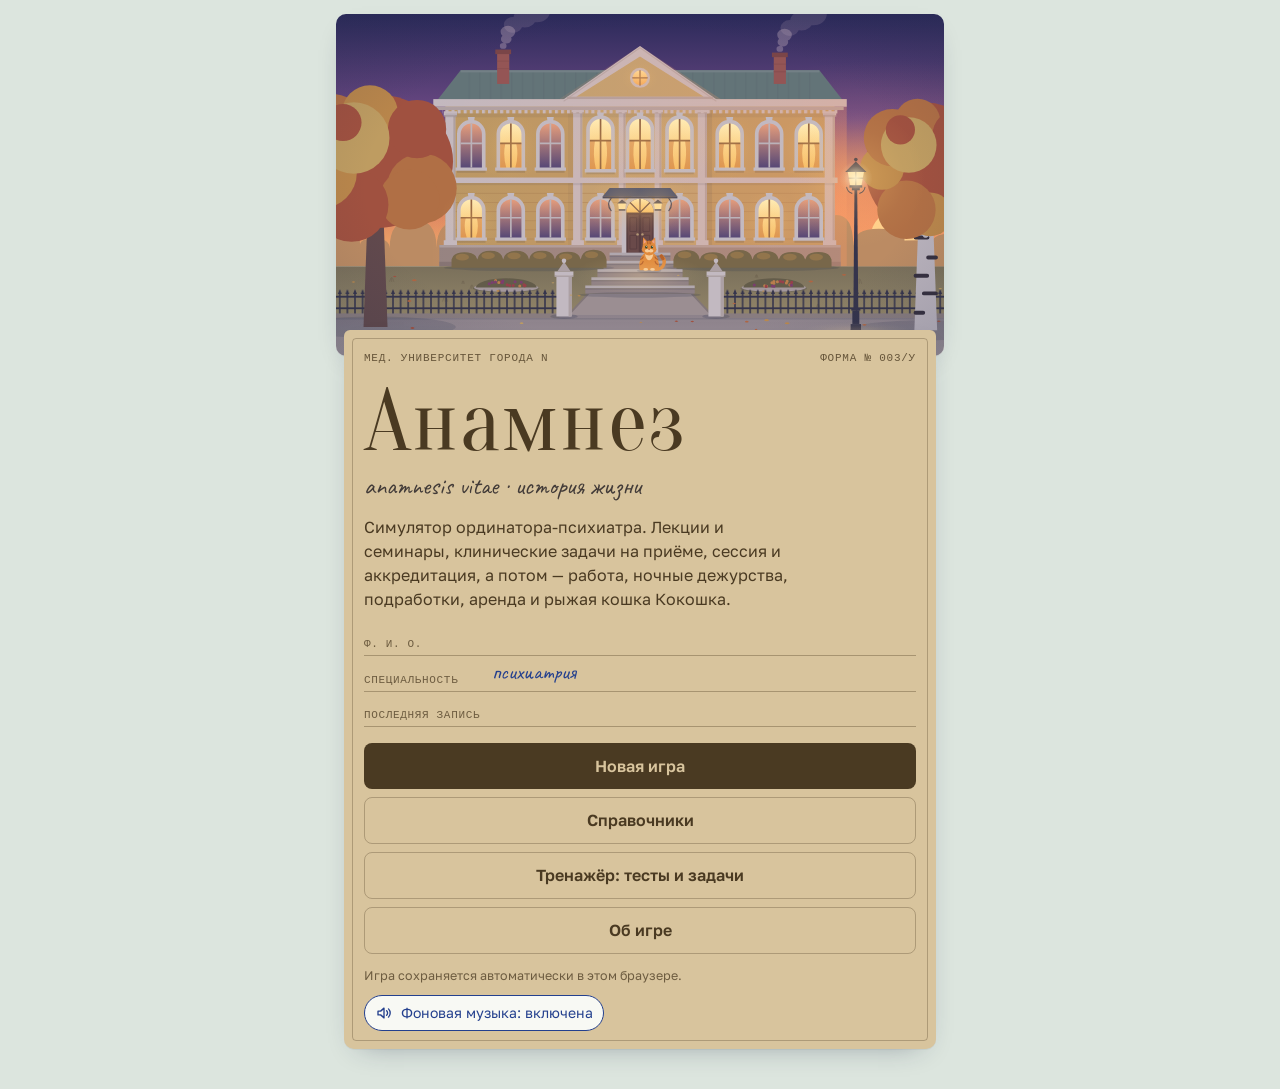
==== commit 739a0e64: "Тренажёр, уровни сложности с диагнозом из полного списка МКБ-10 и новый контент Тренажёр — с титула " ====
--- a/index.html
+++ b/index.html
@@ -21,6 +21,7 @@
 <script src="js/core/sound.js"></script>
 <script src="js/data/world.js"></script>
 <script src="js/data/glossary.js"></script>
+<script src="js/data/icd.js"></script>
 <script src="js/data/schedule.js"></script>
 <script src="js/data/lectures-1.js"></script>
 <script src="js/data/lectures-2.js"></script>
@@ -29,22 +30,33 @@
 <script src="js/data/cases-2.js"></script>
 <script src="js/data/cases-3.js"></script>
 <script src="js/data/cases-4.js"></script>
+<script src="js/data/cases-5.js"></script>
 <script src="js/data/minis-1.js"></script>
 <script src="js/data/minis-2.js"></script>
+<script src="js/data/minis-3.js"></script>
 <script src="js/data/commission.js"></script>
 <script src="js/data/endings.js"></script>
 <script src="js/data/extra-test.js"></script>
+<script src="js/data/tests-1.js"></script>
+<script src="js/data/tests-2.js"></script>
 <script src="js/data/drugs-1.js"></script>
 <script src="js/data/drugs-2.js"></script>
 <script src="js/data/guidelines.js"></script>
 <script src="js/data/ward-1.js"></script>
 <script src="js/data/ward-2.js"></script>
 <script src="js/data/ward-texts.js"></script>
+<script src="js/data/amb-texts.js"></script>
+<script src="js/data/amb-1.js"></script>
+<script src="js/data/amb-2.js"></script>
+<script src="js/data/amb-3.js"></script>
 <script src="js/game/engine.js"></script>
 <script src="js/game/actions.js"></script>
 <script src="js/game/activities.js"></script>
 <script src="js/game/pharma.js"></script>
+<script src="js/game/icd.js"></script>
+<script src="js/game/trainer.js"></script>
 <script src="js/game/ward.js"></script>
+<script src="js/game/clinic.js"></script>
 <script src="js/data/stories.js"></script>
 <script src="js/data/events.js"></script>
 <script src="js/art/scenes.js"></script>
@@ -54,9 +66,12 @@
 <script src="js/art/portraits.js"></script>
 <script src="js/art/icons.js"></script>
 <script src="js/ui/core.js"></script>
+<script src="js/ui/icd.js"></script>
 <script src="js/ui/screens.js"></script>
 <script src="js/ui/activity.js"></script>
 <script src="js/ui/ward.js"></script>
+<script src="js/ui/clinic.js"></script>
+<script src="js/ui/trainer.js"></script>
 <script src="js/main.js"></script>
 <!-- /build:scripts -->
 </body>
--- a/css/style.css
+++ b/css/style.css
@@ -2354,3 +2354,162 @@
 .fb-head > div {
   text-align: left;
 }
+
+/* ---------- Амбулаторный приём ---------- */
+.wcard.seen {
+  opacity: 0.72;
+}
+.file-link {
+  display: inline-flex;
+  align-items: center;
+  gap: 6px;
+  margin: 14px 0 4px;
+}
+.file-link svg {
+  width: 18px;
+  height: 18px;
+}
+.visit-fb b {
+  display: block;
+}
+.scale-box {
+  display: grid;
+  gap: 2px;
+  margin: 12px 0 4px;
+  padding: 10px 12px;
+  border: 1px solid var(--rule);
+  border-radius: var(--r);
+  background: var(--paper);
+}
+.scale-v {
+  font-family: var(--f-mono);
+  font-size: 24px;
+  line-height: 1.1;
+}
+.scale-box .pos {
+  color: var(--ok);
+}
+.scale-box .neg {
+  color: var(--alarm);
+}
+.talks {
+  display: flex;
+  flex-wrap: wrap;
+  gap: 6px;
+  margin: 6px 0;
+}
+.talks .chipbtn {
+  text-align: left;
+}
+.talks .chipbtn[aria-disabled='true'] {
+  cursor: default;
+}
+.talk-out {
+  margin-bottom: 10px;
+}
+.end-visit {
+  margin-top: 14px;
+}
+.end-visit .seg {
+  margin-bottom: 4px;
+}
+.end-visit .row-btns {
+  justify-content: center;
+}
+.rx.held .rx-dose {
+  text-decoration: line-through;
+  text-decoration-color: var(--warn);
+}
+.tseg {
+  margin: 4px 0 0;
+}
+.tseg .seg-b {
+  padding: 4px 10px;
+  font-size: 13px;
+}
+.dx-res.ok {
+  border-color: var(--ok);
+}
+.dx-res.part {
+  border-color: var(--warn);
+}
+.dx-res.bad {
+  border-color: var(--alarm);
+}
+
+.seg.segb {
+  width: auto;
+  max-width: 100%;
+  border: 0;
+  border-radius: 0;
+  overflow: visible;
+}
+.fb-head > .npc {
+  flex: none;
+}
+.seg.segb .seg-b {
+  border: 1px solid var(--rule);
+  border-radius: 999px;
+  padding: 6px 12px;
+  background: var(--paper);
+}
+.seg.segb .seg-b[aria-pressed='true'] {
+  background: var(--ink);
+  border-color: var(--ink);
+  color: var(--paper);
+}
+
+/* ---------- МКБ-10: выбор из полного списка ---------- */
+.icd {
+  margin-top: 6px;
+}
+.icd .field {
+  margin-top: 6px;
+}
+.icd-blocks {
+  margin: 10px 0 6px;
+}
+.icd-blocks .chipbtn {
+  font-family: var(--f-mono);
+  font-size: 12.5px;
+  padding: 5px 9px;
+}
+.icd-list {
+  max-height: 52vh;
+  overflow-y: auto;
+  padding: 2px 2px 4px;
+  border-top: 1px solid var(--rule);
+  border-bottom: 1px solid var(--rule);
+}
+.icd-item {
+  padding: 9px 10px;
+}
+.icd-item .mono {
+  font-weight: 700;
+  margin-right: 2px;
+}
+.icd-sel {
+  display: grid;
+  gap: 2px;
+  margin: 4px 0 8px;
+}
+.icd-hint {
+  margin: 8px 2px;
+}
+
+/* ---------- Тренажёр ---------- */
+.trainer .card .row-btns {
+  margin-top: 8px;
+}
+.tr-progress {
+  display: grid;
+  gap: 4px;
+  margin-top: 6px;
+}
+.trainer .q-text {
+  font-size: 1.08em;
+  line-height: 1.45;
+}
+.trainer .feedback p {
+  margin: 6px 0 0;
+}
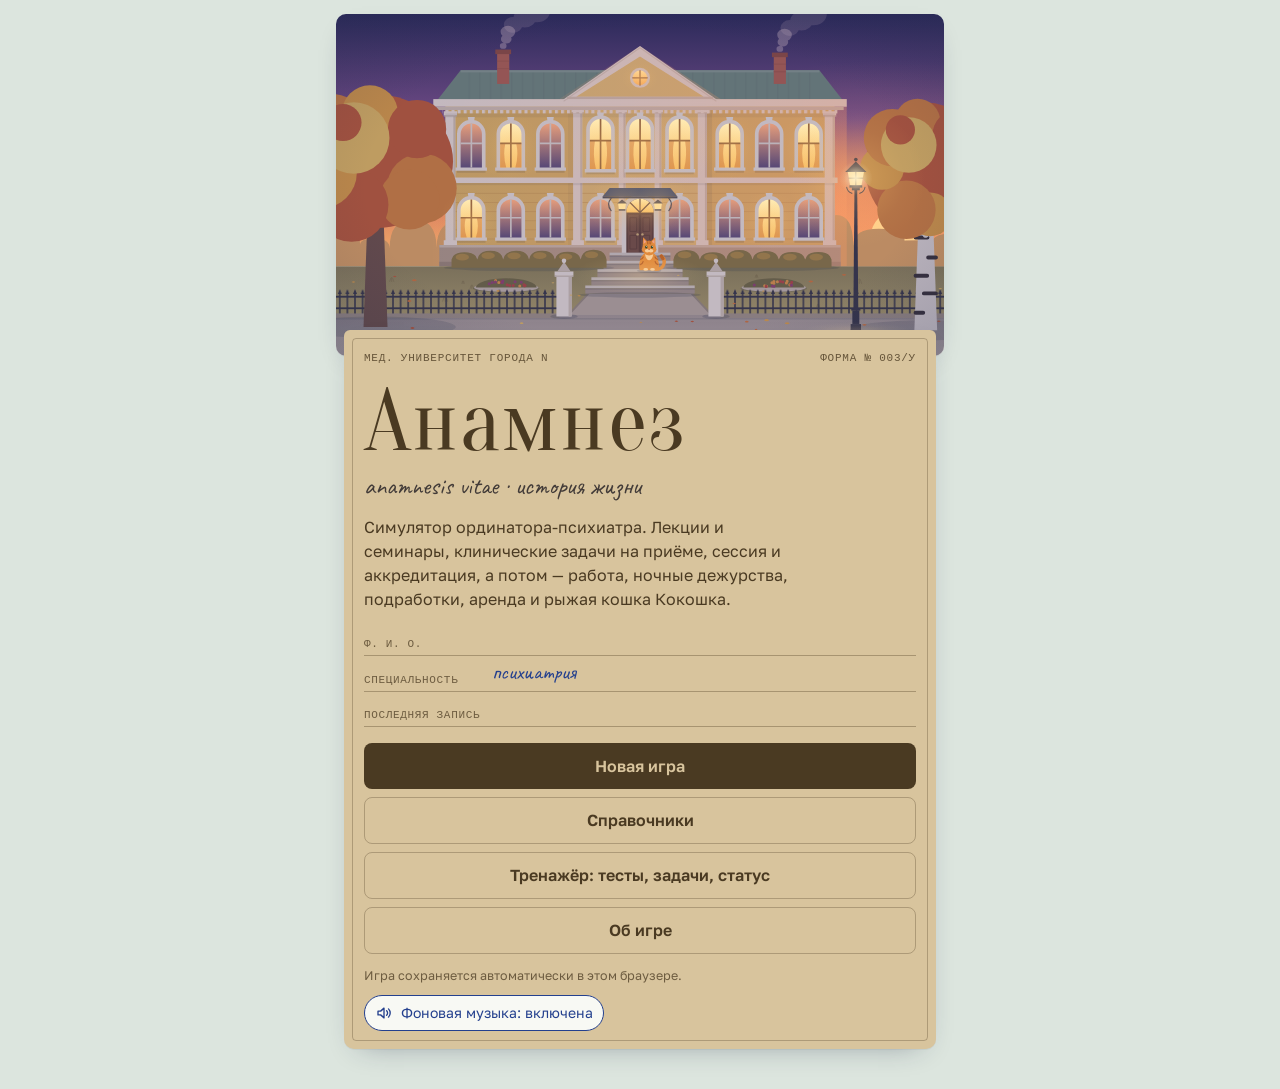
==== commit e81e05d2: "Конструктор психического статуса: тренажёр, практикум на кафедре и первичный приём Статус собирают п" ====
--- a/index.html
+++ b/index.html
@@ -39,6 +39,8 @@
 <script src="js/data/extra-test.js"></script>
 <script src="js/data/tests-1.js"></script>
 <script src="js/data/tests-2.js"></script>
+<script src="js/data/tests-3.js"></script>
+<script src="js/data/tests-4.js"></script>
 <script src="js/data/drugs-1.js"></script>
 <script src="js/data/drugs-2.js"></script>
 <script src="js/data/guidelines.js"></script>
@@ -49,6 +51,9 @@
 <script src="js/data/amb-1.js"></script>
 <script src="js/data/amb-2.js"></script>
 <script src="js/data/amb-3.js"></script>
+<script src="js/data/status.js"></script>
+<script src="js/data/status-1.js"></script>
+<script src="js/data/status-2.js"></script>
 <script src="js/game/engine.js"></script>
 <script src="js/game/actions.js"></script>
 <script src="js/game/activities.js"></script>
@@ -57,6 +62,7 @@
 <script src="js/game/trainer.js"></script>
 <script src="js/game/ward.js"></script>
 <script src="js/game/clinic.js"></script>
+<script src="js/game/mse.js"></script>
 <script src="js/data/stories.js"></script>
 <script src="js/data/events.js"></script>
 <script src="js/art/scenes.js"></script>
@@ -71,6 +77,7 @@
 <script src="js/ui/activity.js"></script>
 <script src="js/ui/ward.js"></script>
 <script src="js/ui/clinic.js"></script>
+<script src="js/ui/mse.js"></script>
 <script src="js/ui/trainer.js"></script>
 <script src="js/main.js"></script>
 <!-- /build:scripts -->
--- a/css/style.css
+++ b/css/style.css
@@ -2498,6 +2498,57 @@
 }
 
 /* ---------- Тренажёр ---------- */
+a.btn {
+  text-decoration: none;
+}
+.card.official {
+  border-color: var(--stamp);
+  box-shadow: inset 3px 0 0 var(--stamp);
+}
+.trainer .tr-own {
+  margin-top: 26px;
+}
+.trainer .tr-note {
+  margin: -4px 0 4px;
+}
+.trainer .tr-levels {
+  margin: 12px 0 4px;
+}
+.trainer .tr-levels .seg {
+  margin: 6px 0 4px;
+}
+.chip.tr-lvl {
+  margin-left: 6px;
+}
+.chip.tr-lvl.l2 {
+  color: var(--warn);
+}
+.chip.tr-lvl.l3 {
+  color: var(--alarm);
+  border-color: currentColor;
+}
+.trainer .tr-achs summary {
+  cursor: pointer;
+  margin: 0;
+}
+.trainer .tr-achs[open] summary {
+  margin-bottom: 8px;
+}
+.chip.tr-timer {
+  margin-left: 6px;
+  font-variant-numeric: tabular-nums;
+}
+.chip.tr-timer.low {
+  color: var(--alarm);
+  border-color: currentColor;
+}
+.trainer .tr-timed {
+  margin: 8px 0 0;
+}
+.trainer .tr-ach-new {
+  border-color: var(--stamp);
+  box-shadow: inset 3px 0 0 var(--stamp);
+}
 .trainer .card .row-btns {
   margin-top: 8px;
 }
@@ -2513,3 +2564,95 @@
 .trainer .feedback p {
   margin: 6px 0 0;
 }
+
+/* ---------- Конструктор психического статуса ---------- */
+.mse-pt {
+  margin-top: 6px;
+}
+.mse-intro {
+  margin: 12px 0 0;
+  color: var(--ink-2);
+  font-style: italic;
+}
+.mse-mat {
+  margin-top: 12px;
+  border: 1px solid var(--rule);
+  border-radius: var(--r);
+  background: var(--paper);
+  padding: 8px 12px;
+}
+.mse-mat summary,
+.mse-memo summary {
+  cursor: pointer;
+}
+.mse-mat summary {
+  font-family: var(--f-mono);
+  font-size: 12px;
+  text-transform: uppercase;
+  letter-spacing: 0.06em;
+  color: var(--ink-2);
+}
+.mse-mlist {
+  list-style: none;
+  margin: 10px 0 2px;
+  padding: 0;
+  display: grid;
+  gap: 9px;
+}
+.mse-m {
+  display: grid;
+  gap: 1px;
+  font-size: 15px;
+  line-height: 1.45;
+}
+.mse-mk {
+  font-family: var(--f-mono);
+  font-size: 10.5px;
+  letter-spacing: 0.07em;
+  text-transform: uppercase;
+  color: var(--ink-3);
+}
+.mse-say .mse-mt,
+.mse-rel .mse-mt {
+  color: var(--pen);
+}
+.mse-hint {
+  margin: -4px 0 10px;
+}
+.mse-nav {
+  gap: 8px;
+}
+.mse-need {
+  margin: 6px 0 0;
+  text-align: center;
+}
+mark.mse-bad,
+mark.mse-trap {
+  color: inherit;
+  border-radius: 3px;
+  padding: 0 2px;
+}
+mark.mse-bad {
+  background: color-mix(in srgb, var(--alarm) 20%, transparent);
+}
+mark.mse-trap {
+  background: color-mix(in srgb, var(--warn) 28%, transparent);
+  text-decoration: underline wavy color-mix(in srgb, var(--warn) 80%, transparent);
+  text-underline-offset: 3px;
+}
+.mse-boss p {
+  margin: 0;
+}
+.mse-memo {
+  margin-top: 16px;
+}
+.mse-memo[open] summary {
+  margin-bottom: 8px;
+}
+.mse-memo ul {
+  margin: 0;
+  padding-left: 20px;
+  display: grid;
+  gap: 6px;
+  font-size: 15px;
+}
